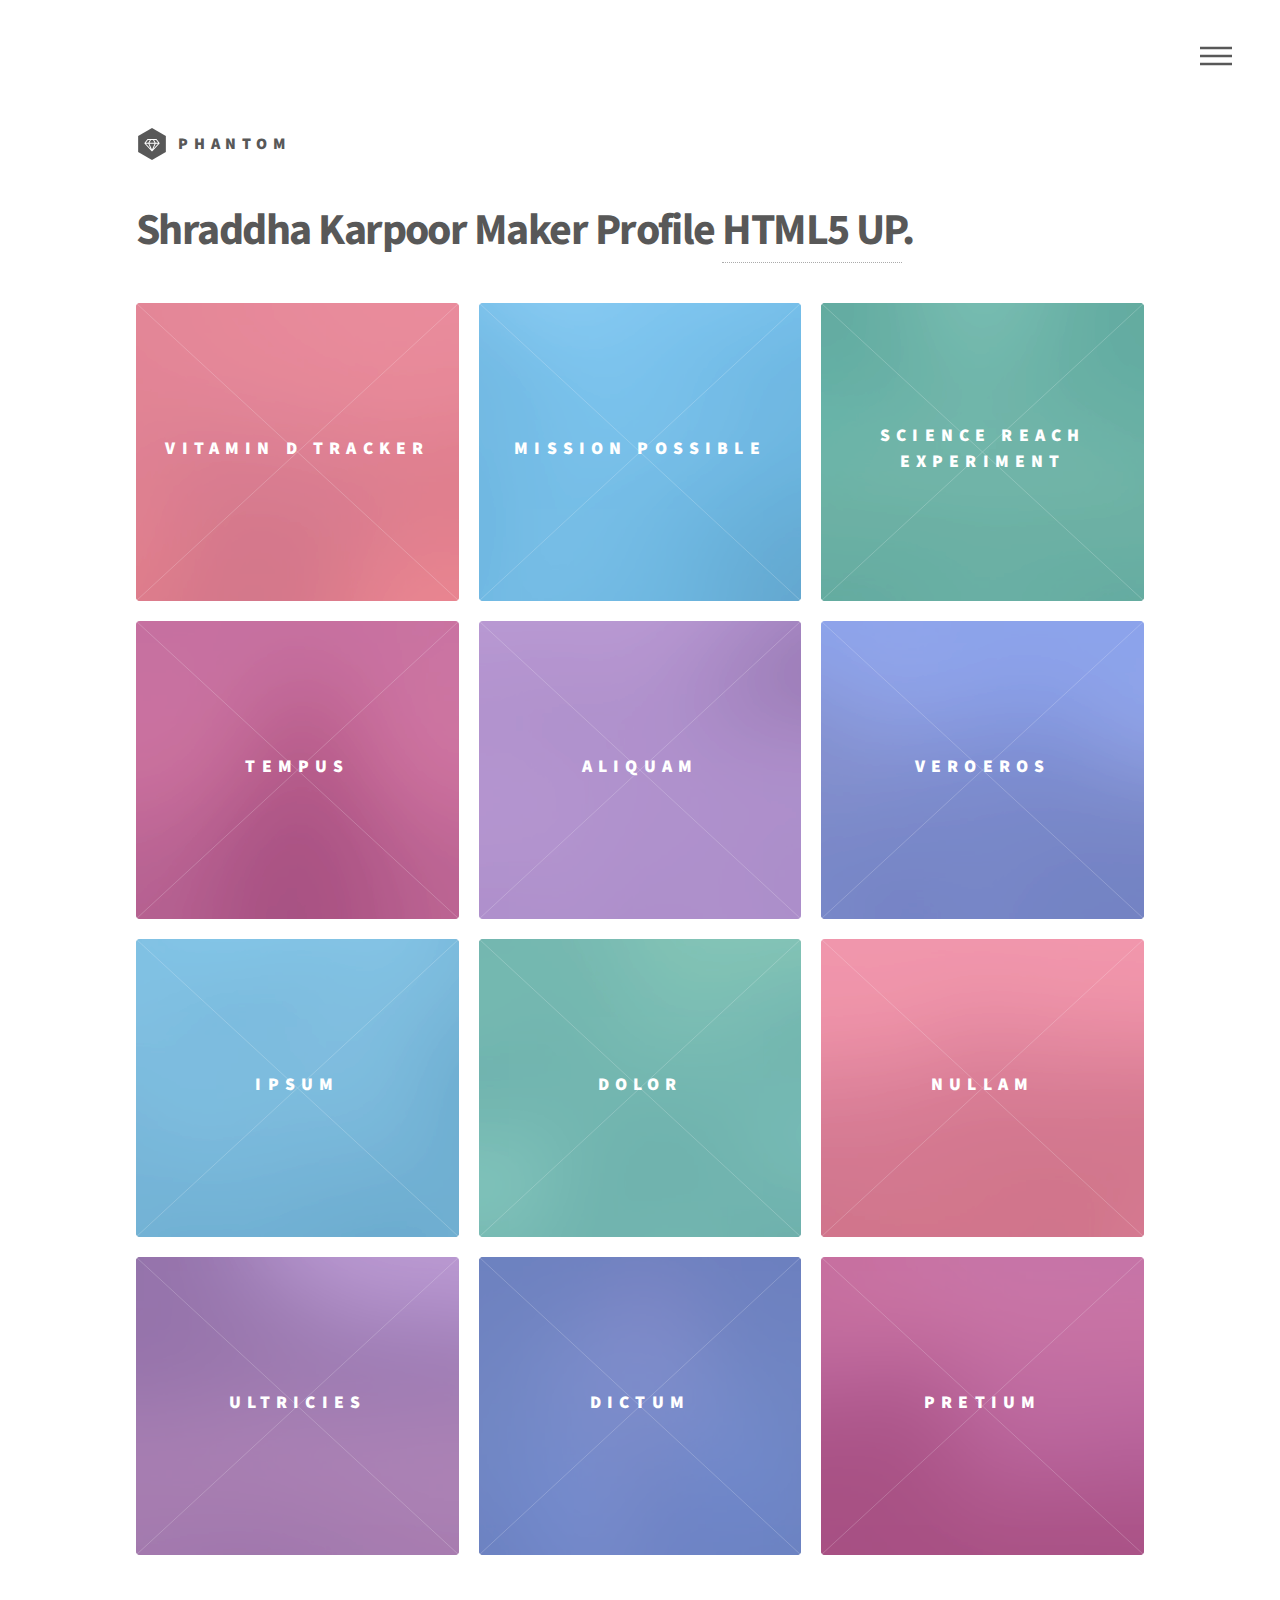
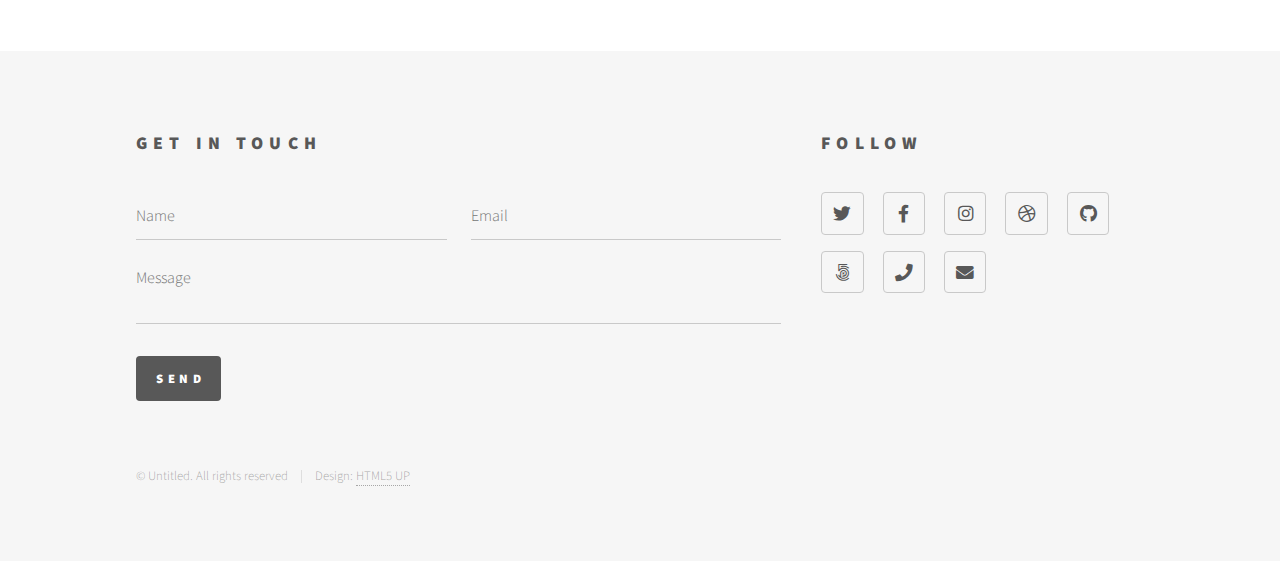
==== index.html @ c3cb5ef4 "first commit" ====
<!DOCTYPE HTML>
<!--
	Phantom by HTML5 UP
	html5up.net | @ajlkn
	Free for personal and commercial use under the CCA 3.0 license (html5up.net/license)
-->
<html>
	<head>
		<title>Phantom by HTML5 UP</title>
		<meta charset="utf-8" />
		<meta name="viewport" content="width=device-width, initial-scale=1, user-scalable=no" />
		<link rel="stylesheet" href="assets/css/main.css" />
		<noscript><link rel="stylesheet" href="assets/css/noscript.css" /></noscript>
	</head>
	<body class="is-preload">
		<!-- Wrapper -->
			<div id="wrapper">

				<!-- Header -->
					<header id="header">
						<div class="inner">

							<!-- Logo -->
								<a href="index.html" class="logo">
									<span class="symbol"><img src="images/logo.svg" alt="" /></span><span class="title">Phantom</span>
								</a>

							<!-- Nav -->
								<nav>
									<ul>
										<li><a href="#menu">Menu</a></li>
									</ul>
								</nav>

						</div>
					</header>

				<!-- Menu -->
					<nav id="menu">
						<h2>Menu</h2>
						<ul>
							<li><a href="index.html">Home</a></li>
							<li><a href="generic.html">Ipsum veroeros</a></li>
							<li><a href="generic.html">Tempus etiam</a></li>
							<li><a href="generic.html">Consequat dolor</a></li>
							<li><a href="elements.html">Elements</a></li>
						</ul>
					</nav>

				<!-- Main -->
					<div id="main">
						<div class="inner">
							<header>
								<h1>Shraddha Karpoor Maker Profile <a href="http://html5up.net">HTML5 UP</a>.</h1>
								<p></p>
							</header>
							<section class="tiles">
								<article class="style1">
									<span class="image">
										<img src="images/pic01.jpg" alt="" />
									</span>
									<a href="vitaminD.html">
										<h2>Vitamin D Tracker</h2>
										<div class="content">
											<p>I built a wearable device to detect Vitamin D absorption.</p>
										</div>
									</a>
								</article>
								<article class="style2">
									<span class="image">
										<img src="images/pic02.jpg" alt="" />
									</span>
									<a href="missionPossible.html">
										<h2>Mission Possible</h2>
										<div class="content">
											<p>I created a rube goldberg machine for a science olympiad competition.</p>
										</div>
									</a>
								</article>
								<article class="style3">
									<span class="image">
										<img src="images/pic03.jpg" alt="" />
									</span>
									<a href="ScienceREACH.html">
										<h2>Science REACH Experiment</h2>
										<div class="content">
											<p>I conducted an experiment to test the effect of different magnetic field strenghts on plants in microgravity.
											</p>
										</div>
									</a>
								</article>
								<article class="style4">
									<span class="image">
										<img src="images/pic04.jpg" alt="" />
									</span>
									<a href="generic.html">
										<h2>Tempus</h2>
										<div class="content">
											<p>Sed nisl arcu euismod sit amet nisi lorem etiam dolor veroeros et feugiat.</p>
										</div>
									</a>
								</article>
								<article class="style5">
									<span class="image">
										<img src="images/pic05.jpg" alt="" />
									</span>
									<a href="generic.html">
										<h2>Aliquam</h2>
										<div class="content">
											<p>Sed nisl arcu euismod sit amet nisi lorem etiam dolor veroeros et feugiat.</p>
										</div>
									</a>
								</article>
								<article class="style6">
									<span class="image">
										<img src="images/pic06.jpg" alt="" />
									</span>
									<a href="generic.html">
										<h2>Veroeros</h2>
										<div class="content">
											<p>Sed nisl arcu euismod sit amet nisi lorem etiam dolor veroeros et feugiat.</p>
										</div>
									</a>
								</article>
								<article class="style2">
									<span class="image">
										<img src="images/pic07.jpg" alt="" />
									</span>
									<a href="generic.html">
										<h2>Ipsum</h2>
										<div class="content">
											<p>Sed nisl arcu euismod sit amet nisi lorem etiam dolor veroeros et feugiat.</p>
										</div>
									</a>
								</article>
								<article class="style3">
									<span class="image">
										<img src="images/pic08.jpg" alt="" />
									</span>
									<a href="generic.html">
										<h2>Dolor</h2>
										<div class="content">
											<p>Sed nisl arcu euismod sit amet nisi lorem etiam dolor veroeros et feugiat.</p>
										</div>
									</a>
								</article>
								<article class="style1">
									<span class="image">
										<img src="images/pic09.jpg" alt="" />
									</span>
									<a href="generic.html">
										<h2>Nullam</h2>
										<div class="content">
											<p>Sed nisl arcu euismod sit amet nisi lorem etiam dolor veroeros et feugiat.</p>
										</div>
									</a>
								</article>
								<article class="style5">
									<span class="image">
										<img src="images/pic10.jpg" alt="" />
									</span>
									<a href="generic.html">
										<h2>Ultricies</h2>
										<div class="content">
											<p>Sed nisl arcu euismod sit amet nisi lorem etiam dolor veroeros et feugiat.</p>
										</div>
									</a>
								</article>
								<article class="style6">
									<span class="image">
										<img src="images/pic11.jpg" alt="" />
									</span>
									<a href="generic.html">
										<h2>Dictum</h2>
										<div class="content">
											<p>Sed nisl arcu euismod sit amet nisi lorem etiam dolor veroeros et feugiat.</p>
										</div>
									</a>
								</article>
								<article class="style4">
									<span class="image">
										<img src="images/pic12.jpg" alt="" />
									</span>
									<a href="generic.html">
										<h2>Pretium</h2>
										<div class="content">
											<p>Sed nisl arcu euismod sit amet nisi lorem etiam dolor veroeros et feugiat.</p>
										</div>
									</a>
								</article>
							</section>
						</div>
					</div>

				<!-- Footer -->
					<footer id="footer">
						<div class="inner">
							<section>
								<h2>Get in touch</h2>
								<form method="post" action="#">
									<div class="fields">
										<div class="field half">
											<input type="text" name="name" id="name" placeholder="Name" />
										</div>
										<div class="field half">
											<input type="email" name="email" id="email" placeholder="Email" />
										</div>
										<div class="field">
											<textarea name="message" id="message" placeholder="Message"></textarea>
										</div>
									</div>
									<ul class="actions">
										<li><input type="submit" value="Send" class="primary" /></li>
									</ul>
								</form>
							</section>
							<section>
								<h2>Follow</h2>
								<ul class="icons">
									<li><a href="#" class="icon brands style2 fa-twitter"><span class="label">Twitter</span></a></li>
									<li><a href="#" class="icon brands style2 fa-facebook-f"><span class="label">Facebook</span></a></li>
									<li><a href="#" class="icon brands style2 fa-instagram"><span class="label">Instagram</span></a></li>
									<li><a href="#" class="icon brands style2 fa-dribbble"><span class="label">Dribbble</span></a></li>
									<li><a href="#" class="icon brands style2 fa-github"><span class="label">GitHub</span></a></li>
									<li><a href="#" class="icon brands style2 fa-500px"><span class="label">500px</span></a></li>
									<li><a href="#" class="icon solid style2 fa-phone"><span class="label">Phone</span></a></li>
									<li><a href="#" class="icon solid style2 fa-envelope"><span class="label">Email</span></a></li>
								</ul>
							</section>
							<ul class="copyright">
								<li>&copy; Untitled. All rights reserved</li><li>Design: <a href="http://html5up.net">HTML5 UP</a></li>
							</ul>
						</div>
					</footer>

			</div>

		<!-- Scripts -->
			<script src="assets/js/jquery.min.js"></script>
			<script src="assets/js/browser.min.js"></script>
			<script src="assets/js/breakpoints.min.js"></script>
			<script src="assets/js/util.js"></script>
			<script src="assets/js/main.js"></script>

	</body>
</html>
---- assets/css/main.css ----
@import url(fontawesome-all.min.css);
@import url("https://fonts.googleapis.com/css?family=Source+Sans+Pro:300,700,900");

/*
	Phantom by HTML5 UP
	html5up.net | @ajlkn
	Free for personal and commercial use under the CCA 3.0 license (html5up.net/license)
*/

html, body, div, span, applet, object,
iframe, h1, h2, h3, h4, h5, h6, p, blockquote,
pre, a, abbr, acronym, address, big, cite,
code, del, dfn, em, img, ins, kbd, q, s, samp,
small, strike, strong, sub, sup, tt, var, b,
u, i, center, dl, dt, dd, ol, ul, li, fieldset,
form, label, legend, table, caption, tbody,
tfoot, thead, tr, th, td, article, aside,
canvas, details, embed, figure, figcaption,
footer, header, hgroup, menu, nav, output, ruby,
section, summary, time, mark, audio, video {
	margin: 0;
	padding: 0;
	border: 0;
	font-size: 100%;
	font: inherit;
	vertical-align: baseline;}

article, aside, details, figcaption, figure,
footer, header, hgroup, menu, nav, section {
	display: block;}

body {
	line-height: 1;
}

ol, ul {
	list-style: none;
}

blockquote, q {
	quotes: none;
}

	blockquote:before, blockquote:after, q:before, q:after {
		content: '';
		content: none;
	}

table {
	border-collapse: collapse;
	border-spacing: 0;
}

body {
	-webkit-text-size-adjust: none;
}

mark {
	background-color: transparent;
	color: inherit;
}

input::-moz-focus-inner {
	border: 0;
	padding: 0;
}

input, select, textarea {
	-moz-appearance: none;
	-webkit-appearance: none;
	-ms-appearance: none;
	appearance: none;
}

/* Basic */

	@-ms-viewport {
		width: device-width;
	}

	body {
		-ms-overflow-style: scrollbar;
	}

	@media screen and (max-width: 480px) {

		html, body {
			min-width: 320px;
		}

	}

	html {
		box-sizing: border-box;
	}

	*, *:before, *:after {
		box-sizing: inherit;
	}

	body {
		background: #ffffff;
	}

		body.is-preload *, body.is-preload *:before, body.is-preload *:after {
			-moz-animation: none !important;
			-webkit-animation: none !important;
			-ms-animation: none !important;
			animation: none !important;
			-moz-transition: none !important;
			-webkit-transition: none !important;
			-ms-transition: none !important;
			transition: none !important;
		}

/* Type */

	body, input, select, textarea {
		color: #585858;
		font-family: "Source Sans Pro", Helvetica, sans-serif;
		font-size: 16pt;
		font-weight: 300;
		line-height: 1.75;
	}

		@media screen and (max-width: 1680px) {

			body, input, select, textarea {
				font-size: 14pt;
			}

		}

		@media screen and (max-width: 1280px) {

			body, input, select, textarea {
				font-size: 12pt;
			}

		}

	a {
		-moz-transition: border-bottom-color 0.2s ease, color 0.2s ease;
		-webkit-transition: border-bottom-color 0.2s ease, color 0.2s ease;
		-ms-transition: border-bottom-color 0.2s ease, color 0.2s ease;
		transition: border-bottom-color 0.2s ease, color 0.2s ease;
		text-decoration: none;
		color: #585858;
		border-bottom: dotted 1px rgba(88, 88, 88, 0.5);
	}

		a:hover {
			border-bottom-color: transparent;
			color: #f2849e !important;
		}

	strong, b {
		font-weight: 900;
	}

	em, i {
		font-style: italic;
	}

	p {
		margin: 0 0 2em 0;
	}

	h1 {
		font-size: 2.75em;
		font-weight: 700;
		line-height: 1.3;
		margin: 0 0 1em 0;
		letter-spacing: -0.035em;
	}

		h1 a {
			color: inherit;
		}

		@media screen and (max-width: 736px) {

			h1 {
				font-size: 2em;
				margin: 0 0 1em 0;
			}

		}

		@media screen and (max-width: 360px) {

			h1 {
				font-size: 1.75em;
			}

		}

	h2, h3, h4, h5, h6 {
		font-weight: 900;
		line-height: 1.5;
		margin: 0 0 2em 0;
		text-transform: uppercase;
		letter-spacing: 0.35em;
	}

		h2 a, h3 a, h4 a, h5 a, h6 a {
			color: inherit;
		}

	h2 {
		font-size: 1.1em;
	}

	h3 {
		font-size: 1em;
	}

	h4 {
		font-size: 0.8em;
	}

	h5 {
		font-size: 0.8em;
	}

	h6 {
		font-size: 0.8em;
	}

	@media screen and (max-width: 980px) {

		h1 br, h2 br, h3 br, h4 br, h5 br, h6 br {
			display: none;
		}

	}

	@media screen and (max-width: 736px) {

		h2 {
			font-size: 1em;
		}

		h3 {
			font-size: 0.8em;
		}

	}

	sub {
		font-size: 0.8em;
		position: relative;
		top: 0.5em;
	}

	sup {
		font-size: 0.8em;
		position: relative;
		top: -0.5em;
	}

	blockquote {
		border-left: solid 4px #c9c9c9;
		font-style: italic;
		margin: 0 0 2em 0;
		padding: 0.5em 0 0.5em 2em;
	}

	code {
		background: rgba(144, 144, 144, 0.075);
		border-radius: 4px;
		border: solid 1px #c9c9c9;
		font-family: "Courier New", monospace;
		font-size: 0.9em;
		margin: 0 0.25em;
		padding: 0.25em 0.65em;
	}

	pre {
		-webkit-overflow-scrolling: touch;
		font-family: "Courier New", monospace;
		font-size: 0.9em;
		margin: 0 0 2em 0;
	}

		pre code {
			display: block;
			line-height: 1.75;
			padding: 1em 1.5em;
			overflow-x: auto;
		}

	hr {
		border: 0;
		border-bottom: solid 1px #c9c9c9;
		margin: 2em 0;
	}

		hr.major {
			margin: 3em 0;
		}

	.align-left {
		text-align: left;
	}

	.align-center {
		text-align: center;
	}

	.align-right {
		text-align: right;
	}

/* Row */

	.row {
		display: flex;
		flex-wrap: wrap;
		box-sizing: border-box;
		align-items: stretch;
	}

		.row > * {
			box-sizing: border-box;
		}

		.row.gtr-uniform > * > :last-child {
			margin-bottom: 0;
		}

		.row.aln-left {
			justify-content: flex-start;
		}

		.row.aln-center {
			justify-content: center;
		}

		.row.aln-right {
			justify-content: flex-end;
		}

		.row.aln-top {
			align-items: flex-start;
		}

		.row.aln-middle {
			align-items: center;
		}

		.row.aln-bottom {
			align-items: flex-end;
		}

		.row > .imp {
			order: -1;
		}

		.row > .col-1 {
			width: 8.33333%;
		}

		.row > .off-1 {
			margin-left: 8.33333%;
		}

		.row > .col-2 {
			width: 16.66667%;
		}

		.row > .off-2 {
			margin-left: 16.66667%;
		}

		.row > .col-3 {
			width: 25%;
		}

		.row > .off-3 {
			margin-left: 25%;
		}

		.row > .col-4 {
			width: 33.33333%;
		}

		.row > .off-4 {
			margin-left: 33.33333%;
		}

		.row > .col-5 {
			width: 41.66667%;
		}

		.row > .off-5 {
			margin-left: 41.66667%;
		}

		.row > .col-6 {
			width: 50%;
		}

		.row > .off-6 {
			margin-left: 50%;
		}

		.row > .col-7 {
			width: 58.33333%;
		}

		.row > .off-7 {
			margin-left: 58.33333%;
		}

		.row > .col-8 {
			width: 66.66667%;
		}

		.row > .off-8 {
			margin-left: 66.66667%;
		}

		.row > .col-9 {
			width: 75%;
		}

		.row > .off-9 {
			margin-left: 75%;
		}

		.row > .col-10 {
			width: 83.33333%;
		}

		.row > .off-10 {
			margin-left: 83.33333%;
		}

		.row > .col-11 {
			width: 91.66667%;
		}

		.row > .off-11 {
			margin-left: 91.66667%;
		}

		.row > .col-12 {
			width: 100%;
		}

		.row > .off-12 {
			margin-left: 100%;
		}

		.row.gtr-0 {
			margin-top: 0;
			margin-left: 0em;
		}

			.row.gtr-0 > * {
				padding: 0 0 0 0em;
			}

			.row.gtr-0.gtr-uniform {
				margin-top: 0em;
			}

				.row.gtr-0.gtr-uniform > * {
					padding-top: 0em;
				}

		.row.gtr-25 {
			margin-top: 0;
			margin-left: -0.5em;
		}

			.row.gtr-25 > * {
				padding: 0 0 0 0.5em;
			}

			.row.gtr-25.gtr-uniform {
				margin-top: -0.5em;
			}

				.row.gtr-25.gtr-uniform > * {
					padding-top: 0.5em;
				}

		.row.gtr-50 {
			margin-top: 0;
			margin-left: -1em;
		}

			.row.gtr-50 > * {
				padding: 0 0 0 1em;
			}

			.row.gtr-50.gtr-uniform {
				margin-top: -1em;
			}

				.row.gtr-50.gtr-uniform > * {
					padding-top: 1em;
				}

		.row {
			margin-top: 0;
			margin-left: -2em;
		}

			.row > * {
				padding: 0 0 0 2em;
			}

			.row.gtr-uniform {
				margin-top: -2em;
			}

				.row.gtr-uniform > * {
					padding-top: 2em;
				}

		.row.gtr-150 {
			margin-top: 0;
			margin-left: -3em;
		}

			.row.gtr-150 > * {
				padding: 0 0 0 3em;
			}

			.row.gtr-150.gtr-uniform {
				margin-top: -3em;
			}

				.row.gtr-150.gtr-uniform > * {
					padding-top: 3em;
				}

		.row.gtr-200 {
			margin-top: 0;
			margin-left: -4em;
		}

			.row.gtr-200 > * {
				padding: 0 0 0 4em;
			}

			.row.gtr-200.gtr-uniform {
				margin-top: -4em;
			}

				.row.gtr-200.gtr-uniform > * {
					padding-top: 4em;
				}

		@media screen and (max-width: 1680px) {

			.row {
				display: flex;
				flex-wrap: wrap;
				box-sizing: border-box;
				align-items: stretch;
			}

				.row > * {
					box-sizing: border-box;
				}

				.row.gtr-uniform > * > :last-child {
					margin-bottom: 0;
				}

				.row.aln-left {
					justify-content: flex-start;
				}

				.row.aln-center {
					justify-content: center;
				}

				.row.aln-right {
					justify-content: flex-end;
				}

				.row.aln-top {
					align-items: flex-start;
				}

				.row.aln-middle {
					align-items: center;
				}

				.row.aln-bottom {
					align-items: flex-end;
				}

				.row > .imp-xlarge {
					order: -1;
				}

				.row > .col-1-xlarge {
					width: 8.33333%;
				}

				.row > .off-1-xlarge {
					margin-left: 8.33333%;
				}

				.row > .col-2-xlarge {
					width: 16.66667%;
				}

				.row > .off-2-xlarge {
					margin-left: 16.66667%;
				}

				.row > .col-3-xlarge {
					width: 25%;
				}

				.row > .off-3-xlarge {
					margin-left: 25%;
				}

				.row > .col-4-xlarge {
					width: 33.33333%;
				}

				.row > .off-4-xlarge {
					margin-left: 33.33333%;
				}

				.row > .col-5-xlarge {
					width: 41.66667%;
				}

				.row > .off-5-xlarge {
					margin-left: 41.66667%;
				}

				.row > .col-6-xlarge {
					width: 50%;
				}

				.row > .off-6-xlarge {
					margin-left: 50%;
				}

				.row > .col-7-xlarge {
					width: 58.33333%;
				}

				.row > .off-7-xlarge {
					margin-left: 58.33333%;
				}

				.row > .col-8-xlarge {
					width: 66.66667%;
				}

				.row > .off-8-xlarge {
					margin-left: 66.66667%;
				}

				.row > .col-9-xlarge {
					width: 75%;
				}

				.row > .off-9-xlarge {
					margin-left: 75%;
				}

				.row > .col-10-xlarge {
					width: 83.33333%;
				}

				.row > .off-10-xlarge {
					margin-left: 83.33333%;
				}

				.row > .col-11-xlarge {
					width: 91.66667%;
				}

				.row > .off-11-xlarge {
					margin-left: 91.66667%;
				}

				.row > .col-12-xlarge {
					width: 100%;
				}

				.row > .off-12-xlarge {
					margin-left: 100%;
				}

				.row.gtr-0 {
					margin-top: 0;
					margin-left: 0em;
				}

					.row.gtr-0 > * {
						padding: 0 0 0 0em;
					}

					.row.gtr-0.gtr-uniform {
						margin-top: 0em;
					}

						.row.gtr-0.gtr-uniform > * {
							padding-top: 0em;
						}

				.row.gtr-25 {
					margin-top: 0;
					margin-left: -0.5em;
				}

					.row.gtr-25 > * {
						padding: 0 0 0 0.5em;
					}

					.row.gtr-25.gtr-uniform {
						margin-top: -0.5em;
					}

						.row.gtr-25.gtr-uniform > * {
							padding-top: 0.5em;
						}

				.row.gtr-50 {
					margin-top: 0;
					margin-left: -1em;
				}

					.row.gtr-50 > * {
						padding: 0 0 0 1em;
					}

					.row.gtr-50.gtr-uniform {
						margin-top: -1em;
					}

						.row.gtr-50.gtr-uniform > * {
							padding-top: 1em;
						}

				.row {
					margin-top: 0;
					margin-left: -2em;
				}

					.row > * {
						padding: 0 0 0 2em;
					}

					.row.gtr-uniform {
						margin-top: -2em;
					}

						.row.gtr-uniform > * {
							padding-top: 2em;
						}

				.row.gtr-150 {
					margin-top: 0;
					margin-left: -3em;
				}

					.row.gtr-150 > * {
						padding: 0 0 0 3em;
					}

					.row.gtr-150.gtr-uniform {
						margin-top: -3em;
					}

						.row.gtr-150.gtr-uniform > * {
							padding-top: 3em;
						}

				.row.gtr-200 {
					margin-top: 0;
					margin-left: -4em;
				}

					.row.gtr-200 > * {
						padding: 0 0 0 4em;
					}

					.row.gtr-200.gtr-uniform {
						margin-top: -4em;
					}

						.row.gtr-200.gtr-uniform > * {
							padding-top: 4em;
						}

		}

		@media screen and (max-width: 1280px) {

			.row {
				display: flex;
				flex-wrap: wrap;
				box-sizing: border-box;
				align-items: stretch;
			}

				.row > * {
					box-sizing: border-box;
				}

				.row.gtr-uniform > * > :last-child {
					margin-bottom: 0;
				}

				.row.aln-left {
					justify-content: flex-start;
				}

				.row.aln-center {
					justify-content: center;
				}

				.row.aln-right {
					justify-content: flex-end;
				}

				.row.aln-top {
					align-items: flex-start;
				}

				.row.aln-middle {
					align-items: center;
				}

				.row.aln-bottom {
					align-items: flex-end;
				}

				.row > .imp-large {
					order: -1;
				}

				.row > .col-1-large {
					width: 8.33333%;
				}

				.row > .off-1-large {
					margin-left: 8.33333%;
				}

				.row > .col-2-large {
					width: 16.66667%;
				}

				.row > .off-2-large {
					margin-left: 16.66667%;
				}

				.row > .col-3-large {
					width: 25%;
				}

				.row > .off-3-large {
					margin-left: 25%;
				}

				.row > .col-4-large {
					width: 33.33333%;
				}

				.row > .off-4-large {
					margin-left: 33.33333%;
				}

				.row > .col-5-large {
					width: 41.66667%;
				}

				.row > .off-5-large {
					margin-left: 41.66667%;
				}

				.row > .col-6-large {
					width: 50%;
				}

				.row > .off-6-large {
					margin-left: 50%;
				}

				.row > .col-7-large {
					width: 58.33333%;
				}

				.row > .off-7-large {
					margin-left: 58.33333%;
				}

				.row > .col-8-large {
					width: 66.66667%;
				}

				.row > .off-8-large {
					margin-left: 66.66667%;
				}

				.row > .col-9-large {
					width: 75%;
				}

				.row > .off-9-large {
					margin-left: 75%;
				}

				.row > .col-10-large {
					width: 83.33333%;
				}

				.row > .off-10-large {
					margin-left: 83.33333%;
				}

				.row > .col-11-large {
					width: 91.66667%;
				}

				.row > .off-11-large {
					margin-left: 91.66667%;
				}

				.row > .col-12-large {
					width: 100%;
				}

				.row > .off-12-large {
					margin-left: 100%;
				}

				.row.gtr-0 {
					margin-top: 0;
					margin-left: 0em;
				}

					.row.gtr-0 > * {
						padding: 0 0 0 0em;
					}

					.row.gtr-0.gtr-uniform {
						margin-top: 0em;
					}

						.row.gtr-0.gtr-uniform > * {
							padding-top: 0em;
						}

				.row.gtr-25 {
					margin-top: 0;
					margin-left: -0.5em;
				}

					.row.gtr-25 > * {
						padding: 0 0 0 0.5em;
					}

					.row.gtr-25.gtr-uniform {
						margin-top: -0.5em;
					}

						.row.gtr-25.gtr-uniform > * {
							padding-top: 0.5em;
						}

				.row.gtr-50 {
					margin-top: 0;
					margin-left: -1em;
				}

					.row.gtr-50 > * {
						padding: 0 0 0 1em;
					}

					.row.gtr-50.gtr-uniform {
						margin-top: -1em;
					}

						.row.gtr-50.gtr-uniform > * {
							padding-top: 1em;
						}

				.row {
					margin-top: 0;
					margin-left: -2em;
				}

					.row > * {
						padding: 0 0 0 2em;
					}

					.row.gtr-uniform {
						margin-top: -2em;
					}

						.row.gtr-uniform > * {
							padding-top: 2em;
						}

				.row.gtr-150 {
					margin-top: 0;
					margin-left: -3em;
				}

					.row.gtr-150 > * {
						padding: 0 0 0 3em;
					}

					.row.gtr-150.gtr-uniform {
						margin-top: -3em;
					}

						.row.gtr-150.gtr-uniform > * {
							padding-top: 3em;
						}

				.row.gtr-200 {
					margin-top: 0;
					margin-left: -4em;
				}

					.row.gtr-200 > * {
						padding: 0 0 0 4em;
					}

					.row.gtr-200.gtr-uniform {
						margin-top: -4em;
					}

						.row.gtr-200.gtr-uniform > * {
							padding-top: 4em;
						}

		}

		@media screen and (max-width: 980px) {

			.row {
				display: flex;
				flex-wrap: wrap;
				box-sizing: border-box;
				align-items: stretch;
			}

				.row > * {
					box-sizing: border-box;
				}

				.row.gtr-uniform > * > :last-child {
					margin-bottom: 0;
				}

				.row.aln-left {
					justify-content: flex-start;
				}

				.row.aln-center {
					justify-content: center;
				}

				.row.aln-right {
					justify-content: flex-end;
				}

				.row.aln-top {
					align-items: flex-start;
				}

				.row.aln-middle {
					align-items: center;
				}

				.row.aln-bottom {
					align-items: flex-end;
				}

				.row > .imp-medium {
					order: -1;
				}

				.row > .col-1-medium {
					width: 8.33333%;
				}

				.row > .off-1-medium {
					margin-left: 8.33333%;
				}

				.row > .col-2-medium {
					width: 16.66667%;
				}

				.row > .off-2-medium {
					margin-left: 16.66667%;
				}

				.row > .col-3-medium {
					width: 25%;
				}

				.row > .off-3-medium {
					margin-left: 25%;
				}

				.row > .col-4-medium {
					width: 33.33333%;
				}

				.row > .off-4-medium {
					margin-left: 33.33333%;
				}

				.row > .col-5-medium {
					width: 41.66667%;
				}

				.row > .off-5-medium {
					margin-left: 41.66667%;
				}

				.row > .col-6-medium {
					width: 50%;
				}

				.row > .off-6-medium {
					margin-left: 50%;
				}

				.row > .col-7-medium {
					width: 58.33333%;
				}

				.row > .off-7-medium {
					margin-left: 58.33333%;
				}

				.row > .col-8-medium {
					width: 66.66667%;
				}

				.row > .off-8-medium {
					margin-left: 66.66667%;
				}

				.row > .col-9-medium {
					width: 75%;
				}

				.row > .off-9-medium {
					margin-left: 75%;
				}

				.row > .col-10-medium {
					width: 83.33333%;
				}

				.row > .off-10-medium {
					margin-left: 83.33333%;
				}

				.row > .col-11-medium {
					width: 91.66667%;
				}

				.row > .off-11-medium {
					margin-left: 91.66667%;
				}

				.row > .col-12-medium {
					width: 100%;
				}

				.row > .off-12-medium {
					margin-left: 100%;
				}

				.row.gtr-0 {
					margin-top: 0;
					margin-left: 0em;
				}

					.row.gtr-0 > * {
						padding: 0 0 0 0em;
					}

					.row.gtr-0.gtr-uniform {
						margin-top: 0em;
					}

						.row.gtr-0.gtr-uniform > * {
							padding-top: 0em;
						}

				.row.gtr-25 {
					margin-top: 0;
					margin-left: -0.375em;
				}

					.row.gtr-25 > * {
						padding: 0 0 0 0.375em;
					}

					.row.gtr-25.gtr-uniform {
						margin-top: -0.375em;
					}

						.row.gtr-25.gtr-uniform > * {
							padding-top: 0.375em;
						}

				.row.gtr-50 {
					margin-top: 0;
					margin-left: -0.75em;
				}

					.row.gtr-50 > * {
						padding: 0 0 0 0.75em;
					}

					.row.gtr-50.gtr-uniform {
						margin-top: -0.75em;
					}

						.row.gtr-50.gtr-uniform > * {
							padding-top: 0.75em;
						}

				.row {
					margin-top: 0;
					margin-left: -1.5em;
				}

					.row > * {
						padding: 0 0 0 1.5em;
					}

					.row.gtr-uniform {
						margin-top: -1.5em;
					}

						.row.gtr-uniform > * {
							padding-top: 1.5em;
						}

				.row.gtr-150 {
					margin-top: 0;
					margin-left: -2.25em;
				}

					.row.gtr-150 > * {
						padding: 0 0 0 2.25em;
					}

					.row.gtr-150.gtr-uniform {
						margin-top: -2.25em;
					}

						.row.gtr-150.gtr-uniform > * {
							padding-top: 2.25em;
						}

				.row.gtr-200 {
					margin-top: 0;
					margin-left: -3em;
				}

					.row.gtr-200 > * {
						padding: 0 0 0 3em;
					}

					.row.gtr-200.gtr-uniform {
						margin-top: -3em;
					}

						.row.gtr-200.gtr-uniform > * {
							padding-top: 3em;
						}

		}

		@media screen and (max-width: 736px) {

			.row {
				display: flex;
				flex-wrap: wrap;
				box-sizing: border-box;
				align-items: stretch;
			}

				.row > * {
					box-sizing: border-box;
				}

				.row.gtr-uniform > * > :last-child {
					margin-bottom: 0;
				}

				.row.aln-left {
					justify-content: flex-start;
				}

				.row.aln-center {
					justify-content: center;
				}

				.row.aln-right {
					justify-content: flex-end;
				}

				.row.aln-top {
					align-items: flex-start;
				}

				.row.aln-middle {
					align-items: center;
				}

				.row.aln-bottom {
					align-items: flex-end;
				}

				.row > .imp-small {
					order: -1;
				}

				.row > .col-1-small {
					width: 8.33333%;
				}

				.row > .off-1-small {
					margin-left: 8.33333%;
				}

				.row > .col-2-small {
					width: 16.66667%;
				}

				.row > .off-2-small {
					margin-left: 16.66667%;
				}

				.row > .col-3-small {
					width: 25%;
				}

				.row > .off-3-small {
					margin-left: 25%;
				}

				.row > .col-4-small {
					width: 33.33333%;
				}

				.row > .off-4-small {
					margin-left: 33.33333%;
				}

				.row > .col-5-small {
					width: 41.66667%;
				}

				.row > .off-5-small {
					margin-left: 41.66667%;
				}

				.row > .col-6-small {
					width: 50%;
				}

				.row > .off-6-small {
					margin-left: 50%;
				}

				.row > .col-7-small {
					width: 58.33333%;
				}

				.row > .off-7-small {
					margin-left: 58.33333%;
				}

				.row > .col-8-small {
					width: 66.66667%;
				}

				.row > .off-8-small {
					margin-left: 66.66667%;
				}

				.row > .col-9-small {
					width: 75%;
				}

				.row > .off-9-small {
					margin-left: 75%;
				}

				.row > .col-10-small {
					width: 83.33333%;
				}

				.row > .off-10-small {
					margin-left: 83.33333%;
				}

				.row > .col-11-small {
					width: 91.66667%;
				}

				.row > .off-11-small {
					margin-left: 91.66667%;
				}

				.row > .col-12-small {
					width: 100%;
				}

				.row > .off-12-small {
					margin-left: 100%;
				}

				.row.gtr-0 {
					margin-top: 0;
					margin-left: 0em;
				}

					.row.gtr-0 > * {
						padding: 0 0 0 0em;
					}

					.row.gtr-0.gtr-uniform {
						margin-top: 0em;
					}

						.row.gtr-0.gtr-uniform > * {
							padding-top: 0em;
						}

				.row.gtr-25 {
					margin-top: 0;
					margin-left: -0.25em;
				}

					.row.gtr-25 > * {
						padding: 0 0 0 0.25em;
					}

					.row.gtr-25.gtr-uniform {
						margin-top: -0.25em;
					}

						.row.gtr-25.gtr-uniform > * {
							padding-top: 0.25em;
						}

				.row.gtr-50 {
					margin-top: 0;
					margin-left: -0.5em;
				}

					.row.gtr-50 > * {
						padding: 0 0 0 0.5em;
					}

					.row.gtr-50.gtr-uniform {
						margin-top: -0.5em;
					}

						.row.gtr-50.gtr-uniform > * {
							padding-top: 0.5em;
						}

				.row {
					margin-top: 0;
					margin-left: -1em;
				}

					.row > * {
						padding: 0 0 0 1em;
					}

					.row.gtr-uniform {
						margin-top: -1em;
					}

						.row.gtr-uniform > * {
							padding-top: 1em;
						}

				.row.gtr-150 {
					margin-top: 0;
					margin-left: -1.5em;
				}

					.row.gtr-150 > * {
						padding: 0 0 0 1.5em;
					}

					.row.gtr-150.gtr-uniform {
						margin-top: -1.5em;
					}

						.row.gtr-150.gtr-uniform > * {
							padding-top: 1.5em;
						}

				.row.gtr-200 {
					margin-top: 0;
					margin-left: -2em;
				}

					.row.gtr-200 > * {
						padding: 0 0 0 2em;
					}

					.row.gtr-200.gtr-uniform {
						margin-top: -2em;
					}

						.row.gtr-200.gtr-uniform > * {
							padding-top: 2em;
						}

		}

		@media screen and (max-width: 480px) {

			.row {
				display: flex;
				flex-wrap: wrap;
				box-sizing: border-box;
				align-items: stretch;
			}

				.row > * {
					box-sizing: border-box;
				}

				.row.gtr-uniform > * > :last-child {
					margin-bottom: 0;
				}

				.row.aln-left {
					justify-content: flex-start;
				}

				.row.aln-center {
					justify-content: center;
				}

				.row.aln-right {
					justify-content: flex-end;
				}

				.row.aln-top {
					align-items: flex-start;
				}

				.row.aln-middle {
					align-items: center;
				}

				.row.aln-bottom {
					align-items: flex-end;
				}

				.row > .imp-xsmall {
					order: -1;
				}

				.row > .col-1-xsmall {
					width: 8.33333%;
				}

				.row > .off-1-xsmall {
					margin-left: 8.33333%;
				}

				.row > .col-2-xsmall {
					width: 16.66667%;
				}

				.row > .off-2-xsmall {
					margin-left: 16.66667%;
				}

				.row > .col-3-xsmall {
					width: 25%;
				}

				.row > .off-3-xsmall {
					margin-left: 25%;
				}

				.row > .col-4-xsmall {
					width: 33.33333%;
				}

				.row > .off-4-xsmall {
					margin-left: 33.33333%;
				}

				.row > .col-5-xsmall {
					width: 41.66667%;
				}

				.row > .off-5-xsmall {
					margin-left: 41.66667%;
				}

				.row > .col-6-xsmall {
					width: 50%;
				}

				.row > .off-6-xsmall {
					margin-left: 50%;
				}

				.row > .col-7-xsmall {
					width: 58.33333%;
				}

				.row > .off-7-xsmall {
					margin-left: 58.33333%;
				}

				.row > .col-8-xsmall {
					width: 66.66667%;
				}

				.row > .off-8-xsmall {
					margin-left: 66.66667%;
				}

				.row > .col-9-xsmall {
					width: 75%;
				}

				.row > .off-9-xsmall {
					margin-left: 75%;
				}

				.row > .col-10-xsmall {
					width: 83.33333%;
				}

				.row > .off-10-xsmall {
					margin-left: 83.33333%;
				}

				.row > .col-11-xsmall {
					width: 91.66667%;
				}

				.row > .off-11-xsmall {
					margin-left: 91.66667%;
				}

				.row > .col-12-xsmall {
					width: 100%;
				}

				.row > .off-12-xsmall {
					margin-left: 100%;
				}

				.row.gtr-0 {
					margin-top: 0;
					margin-left: 0em;
				}

					.row.gtr-0 > * {
						padding: 0 0 0 0em;
					}

					.row.gtr-0.gtr-uniform {
						margin-top: 0em;
					}

						.row.gtr-0.gtr-uniform > * {
							padding-top: 0em;
						}

				.row.gtr-25 {
					margin-top: 0;
					margin-left: -0.25em;
				}

					.row.gtr-25 > * {
						padding: 0 0 0 0.25em;
					}

					.row.gtr-25.gtr-uniform {
						margin-top: -0.25em;
					}

						.row.gtr-25.gtr-uniform > * {
							padding-top: 0.25em;
						}

				.row.gtr-50 {
					margin-top: 0;
					margin-left: -0.5em;
				}

					.row.gtr-50 > * {
						padding: 0 0 0 0.5em;
					}

					.row.gtr-50.gtr-uniform {
						margin-top: -0.5em;
					}

						.row.gtr-50.gtr-uniform > * {
							padding-top: 0.5em;
						}

				.row {
					margin-top: 0;
					margin-left: -1em;
				}

					.row > * {
						padding: 0 0 0 1em;
					}

					.row.gtr-uniform {
						margin-top: -1em;
					}

						.row.gtr-uniform > * {
							padding-top: 1em;
						}

				.row.gtr-150 {
					margin-top: 0;
					margin-left: -1.5em;
				}

					.row.gtr-150 > * {
						padding: 0 0 0 1.5em;
					}

					.row.gtr-150.gtr-uniform {
						margin-top: -1.5em;
					}

						.row.gtr-150.gtr-uniform > * {
							padding-top: 1.5em;
						}

				.row.gtr-200 {
					margin-top: 0;
					margin-left: -2em;
				}

					.row.gtr-200 > * {
						padding: 0 0 0 2em;
					}

					.row.gtr-200.gtr-uniform {
						margin-top: -2em;
					}

						.row.gtr-200.gtr-uniform > * {
							padding-top: 2em;
						}

		}

/* Section/Article */

	section.special, article.special {
		text-align: center;
	}

	header p {
		margin-top: -1em;
	}

	@media screen and (max-width: 736px) {

		header p {
			margin-top: 0;
		}

	}

/* Icon */

	.icon {
		text-decoration: none;
		border-bottom: none;
		position: relative;
	}

		.icon:before {
			-moz-osx-font-smoothing: grayscale;
			-webkit-font-smoothing: antialiased;
			display: inline-block;
			font-style: normal;
			font-variant: normal;
			text-rendering: auto;
			line-height: 1;
			text-transform: none !important;
			font-family: 'Font Awesome 5 Free';
			font-weight: 400;
		}

		.icon > .label {
			display: none;
		}

		.icon:before {
			line-height: inherit;
		}

		.icon.solid:before {
			font-weight: 900;
		}

		.icon.brands:before {
			font-family: 'Font Awesome 5 Brands';
		}

		.icon.style2 {
			-moz-transition: background-color 0.2s ease-in-out, color 0.2s ease-in-out, border-color 0.2s ease-in-out;
			-webkit-transition: background-color 0.2s ease-in-out, color 0.2s ease-in-out, border-color 0.2s ease-in-out;
			-ms-transition: background-color 0.2s ease-in-out, color 0.2s ease-in-out, border-color 0.2s ease-in-out;
			transition: background-color 0.2s ease-in-out, color 0.2s ease-in-out, border-color 0.2s ease-in-out;
			background-color: transparent;
			border: solid 1px #c9c9c9;
			border-radius: 4px;
			width: 2.65em;
			height: 2.65em;
			display: inline-block;
			text-align: center;
			line-height: 2.65em;
			color: inherit;
		}

			.icon.style2:before {
				font-size: 1.1em;
			}

			.icon.style2:hover {
				color: #f2849e;
				border-color: #f2849e;
			}

			.icon.style2:active {
				background-color: rgba(242, 132, 158, 0.1);
			}

/* List */

	ol {
		list-style: decimal;
		margin: 0 0 2em 0;
		padding-left: 1.25em;
	}

		ol li {
			padding-left: 0.25em;
		}

	ul {
		list-style: disc;
		margin: 0 0 2em 0;
		padding-left: 1em;
	}

		ul li {
			padding-left: 0.5em;
		}

		ul.alt {
			list-style: none;
			padding-left: 0;
		}

			ul.alt li {
				border-top: solid 1px #c9c9c9;
				padding: 0.5em 0;
			}

				ul.alt li:first-child {
					border-top: 0;
					padding-top: 0;
				}

	dl {
		margin: 0 0 2em 0;
	}

		dl dt {
			display: block;
			font-weight: 900;
			margin: 0 0 1em 0;
		}

		dl dd {
			margin-left: 2em;
		}

/* Actions */

	ul.actions {
		display: -moz-flex;
		display: -webkit-flex;
		display: -ms-flex;
		display: flex;
		cursor: default;
		list-style: none;
		margin-left: -1em;
		padding-left: 0;
	}

		ul.actions li {
			padding: 0 0 0 1em;
			vertical-align: middle;
		}

		ul.actions.special {
			-moz-justify-content: center;
			-webkit-justify-content: center;
			-ms-justify-content: center;
			justify-content: center;
			width: 100%;
			margin-left: 0;
		}

			ul.actions.special li:first-child {
				padding-left: 0;
			}

		ul.actions.stacked {
			-moz-flex-direction: column;
			-webkit-flex-direction: column;
			-ms-flex-direction: column;
			flex-direction: column;
			margin-left: 0;
		}

			ul.actions.stacked li {
				padding: 1.3em 0 0 0;
			}

				ul.actions.stacked li:first-child {
					padding-top: 0;
				}

		ul.actions.fit {
			width: calc(100% + 1em);
		}

			ul.actions.fit li {
				-moz-flex-grow: 1;
				-webkit-flex-grow: 1;
				-ms-flex-grow: 1;
				flex-grow: 1;
				-moz-flex-shrink: 1;
				-webkit-flex-shrink: 1;
				-ms-flex-shrink: 1;
				flex-shrink: 1;
				width: 100%;
			}

				ul.actions.fit li > * {
					width: 100%;
				}

			ul.actions.fit.stacked {
				width: 100%;
			}

		@media screen and (max-width: 480px) {

			ul.actions:not(.fixed) {
				-moz-flex-direction: column;
				-webkit-flex-direction: column;
				-ms-flex-direction: column;
				flex-direction: column;
				margin-left: 0;
				width: 100% !important;
			}

				ul.actions:not(.fixed) li {
					-moz-flex-grow: 1;
					-webkit-flex-grow: 1;
					-ms-flex-grow: 1;
					flex-grow: 1;
					-moz-flex-shrink: 1;
					-webkit-flex-shrink: 1;
					-ms-flex-shrink: 1;
					flex-shrink: 1;
					padding: 1em 0 0 0;
					text-align: center;
					width: 100%;
				}

					ul.actions:not(.fixed) li > * {
						width: 100%;
					}

					ul.actions:not(.fixed) li:first-child {
						padding-top: 0;
					}

					ul.actions:not(.fixed) li input[type="submit"],
					ul.actions:not(.fixed) li input[type="reset"],
					ul.actions:not(.fixed) li input[type="button"],
					ul.actions:not(.fixed) li button,
					ul.actions:not(.fixed) li .button {
						width: 100%;
					}

						ul.actions:not(.fixed) li input[type="submit"].icon:before,
						ul.actions:not(.fixed) li input[type="reset"].icon:before,
						ul.actions:not(.fixed) li input[type="button"].icon:before,
						ul.actions:not(.fixed) li button.icon:before,
						ul.actions:not(.fixed) li .button.icon:before {
							margin-left: -0.5rem;
						}

		}

/* Icons */

	ul.icons {
		cursor: default;
		list-style: none;
		padding-left: 0;
		margin: -1em 0 2em -1em;
	}

		ul.icons li {
			display: inline-block;
			padding: 1em 0 0 1em;
		}

/* Form */

	form {
		margin: 0 0 2em 0;
		overflow-x: hidden;
	}

		form > :last-child {
			margin-bottom: 0;
		}

		form > .fields {
			display: -moz-flex;
			display: -webkit-flex;
			display: -ms-flex;
			display: flex;
			-moz-flex-wrap: wrap;
			-webkit-flex-wrap: wrap;
			-ms-flex-wrap: wrap;
			flex-wrap: wrap;
			width: calc(100% + 3em);
			margin: -1.5em 0 2em -1.5em;
		}

			form > .fields > .field {
				-moz-flex-grow: 0;
				-webkit-flex-grow: 0;
				-ms-flex-grow: 0;
				flex-grow: 0;
				-moz-flex-shrink: 0;
				-webkit-flex-shrink: 0;
				-ms-flex-shrink: 0;
				flex-shrink: 0;
				padding: 1.5em 0 0 1.5em;
				width: calc(100% - 1.5em);
			}

				form > .fields > .field.half {
					width: calc(50% - 0.75em);
				}

				form > .fields > .field.third {
					width: calc(100%/3 - 0.5em);
				}

				form > .fields > .field.quarter {
					width: calc(25% - 0.375em);
				}

		@media screen and (max-width: 480px) {

			form > .fields {
				width: calc(100% + 3em);
				margin: -1.5em 0 2em -1.5em;
			}

				form > .fields > .field {
					padding: 1.5em 0 0 1.5em;
					width: calc(100% - 1.5em);
				}

					form > .fields > .field.half {
						width: calc(100% - 1.5em);
					}

					form > .fields > .field.third {
						width: calc(100% - 1.5em);
					}

					form > .fields > .field.quarter {
						width: calc(100% - 1.5em);
					}

		}

	label {
		display: block;
		font-size: 0.9em;
		font-weight: 900;
		margin: 0 0 1em 0;
	}

	input[type="text"],
	input[type="password"],
	input[type="email"],
	input[type="tel"],
	select,
	textarea {
		-moz-appearance: none;
		-webkit-appearance: none;
		-ms-appearance: none;
		appearance: none;
		background-color: transparent;
		border: none;
		border-radius: 0;
		border-bottom: solid 1px #c9c9c9;
		color: inherit;
		display: block;
		outline: 0;
		padding: 0;
		text-decoration: none;
		width: 100%;
	}

		input[type="text"]:invalid,
		input[type="password"]:invalid,
		input[type="email"]:invalid,
		input[type="tel"]:invalid,
		select:invalid,
		textarea:invalid {
			box-shadow: none;
		}

		input[type="text"]:focus,
		input[type="password"]:focus,
		input[type="email"]:focus,
		input[type="tel"]:focus,
		select:focus,
		textarea:focus {
			border-bottom-color: #f2849e;
			box-shadow: inset 0 -1px 0 0 #f2849e;
		}

	select {
		background-image: url("data:image/svg+xml;charset=utf8,%3Csvg xmlns='http://www.w3.org/2000/svg' width='40' height='40' preserveAspectRatio='none' viewBox='0 0 40 40'%3E%3Cpath d='M9.4,12.3l10.4,10.4l10.4-10.4c0.2-0.2,0.5-0.4,0.9-0.4c0.3,0,0.6,0.1,0.9,0.4l3.3,3.3c0.2,0.2,0.4,0.5,0.4,0.9 c0,0.4-0.1,0.6-0.4,0.9L20.7,31.9c-0.2,0.2-0.5,0.4-0.9,0.4c-0.3,0-0.6-0.1-0.9-0.4L4.3,17.3c-0.2-0.2-0.4-0.5-0.4-0.9 c0-0.4,0.1-0.6,0.4-0.9l3.3-3.3c0.2-0.2,0.5-0.4,0.9-0.4S9.1,12.1,9.4,12.3z' fill='%23c9c9c9' /%3E%3C/svg%3E");
		background-size: 1.25rem;
		background-repeat: no-repeat;
		background-position: calc(100% - 1rem) center;
		height: 3em;
		padding-right: 3em;
		text-overflow: ellipsis;
	}

		select option {
			background: #ffffff;
		}

		select:focus::-ms-value {
			background-color: transparent;
		}

		select::-ms-expand {
			display: none;
		}

	input[type="text"],
	input[type="password"],
	input[type="email"],
	select {
		height: 3em;
	}

	textarea {
		padding: 0;
		min-height: 3.75em;
	}

	input[type="checkbox"],
	input[type="radio"] {
		-moz-appearance: none;
		-webkit-appearance: none;
		-ms-appearance: none;
		appearance: none;
		display: block;
		float: left;
		margin-right: -2em;
		opacity: 0;
		width: 1em;
		z-index: -1;
	}

		input[type="checkbox"] + label,
		input[type="radio"] + label {
			text-decoration: none;
			color: #585858;
			cursor: pointer;
			display: inline-block;
			font-size: 1em;
			font-weight: 300;
			padding-left: 2.55em;
			padding-right: 0.75em;
			position: relative;
		}

			input[type="checkbox"] + label:before,
			input[type="radio"] + label:before {
				-moz-osx-font-smoothing: grayscale;
				-webkit-font-smoothing: antialiased;
				display: inline-block;
				font-style: normal;
				font-variant: normal;
				text-rendering: auto;
				line-height: 1;
				text-transform: none !important;
				font-family: 'Font Awesome 5 Free';
				font-weight: 900;
			}

			input[type="checkbox"] + label:before,
			input[type="radio"] + label:before {
				border-radius: 4px;
				border: solid 1px #c9c9c9;
				content: '';
				display: inline-block;
				font-size: 0.8em;
				height: 2.25em;
				left: 0;
				line-height: 2.25em;
				position: absolute;
				text-align: center;
				top: 0;
				width: 2.25em;
			}

		input[type="checkbox"]:checked + label:before,
		input[type="radio"]:checked + label:before {
			background: #585858;
			border-color: #585858;
			color: #ffffff;
			content: '\f00c';
		}

		input[type="checkbox"]:focus + label:before,
		input[type="radio"]:focus + label:before {
			border-color: #f2849e;
			box-shadow: 0 0 0 1px #f2849e;
		}

	input[type="checkbox"] + label:before {
		border-radius: 4px;
	}

	input[type="radio"] + label:before {
		border-radius: 100%;
	}

/* Box */

	.box {
		border-radius: 4px;
		border: solid 1px #c9c9c9;
		margin-bottom: 2em;
		padding: 1.5em;
	}

		.box > :last-child,
		.box > :last-child > :last-child,
		.box > :last-child > :last-child > :last-child {
			margin-bottom: 0;
		}

		.box.alt {
			border: 0;
			border-radius: 0;
			padding: 0;
		}

/* Image */

	.image {
		border-radius: 4px;
		border: 0;
		display: inline-block;
		position: relative;
	}

		.image img {
			border-radius: 4px;
			display: block;
		}

		.image.left, .image.right {
			max-width: 40%;
		}

			.image.left img, .image.right img {
				width: 100%;
			}

		.image.left {
			float: left;
			padding: 0 1.5em 1em 0;
			top: 0.25em;
		}

		.image.right {
			float: right;
			padding: 0 0 1em 1.5em;
			top: 0.25em;
		}

		.image.fit {
			display: block;
			margin: 0 0 2em 0;
			width: 100%;
		}

			.image.fit img {
				width: 100%;
			}

		.image.main {
			display: block;
			margin: 0 0 3em 0;
			width: 100%;
			height: 50%;
		}

			.image.main img {
				width: 100%;
				height: 800px;
			}

			@media screen and (max-width: 736px) {

				.image.main {
					margin: 0 0 2em 0;
				}

			}

/* Table */

	.table-wrapper {
		-webkit-overflow-scrolling: touch;
		overflow-x: auto;
	}

	table {
		margin: 0 0 2em 0;
		width: 100%;
	}

		table tbody tr {
			border: solid 1px #c9c9c9;
			border-left: 0;
			border-right: 0;
		}

			table tbody tr:nth-child(2n + 1) {
				background-color: rgba(144, 144, 144, 0.075);
			}

		table td {
			padding: 0.75em 0.75em;
		}

		table th {
			font-size: 0.9em;
			font-weight: 900;
			padding: 0 0.75em 0.75em 0.75em;
			text-align: left;
		}

		table thead {
			border-bottom: solid 2px #c9c9c9;
		}

		table tfoot {
			border-top: solid 2px #c9c9c9;
		}

		table.alt {
			border-collapse: separate;
		}

			table.alt tbody tr td {
				border: solid 1px #c9c9c9;
				border-left-width: 0;
				border-top-width: 0;
			}

				table.alt tbody tr td:first-child {
					border-left-width: 1px;
				}

			table.alt tbody tr:first-child td {
				border-top-width: 1px;
			}

			table.alt thead {
				border-bottom: 0;
			}

			table.alt tfoot {
				border-top: 0;
			}

/* Button */

	input[type="submit"],
	input[type="reset"],
	input[type="button"],
	button,
	.button {
		-moz-appearance: none;
		-webkit-appearance: none;
		-ms-appearance: none;
		appearance: none;
		-moz-transition: background-color 0.2s ease-in-out, color 0.2s ease-in-out, box-shadow 0.2s ease-in-out;
		-webkit-transition: background-color 0.2s ease-in-out, color 0.2s ease-in-out, box-shadow 0.2s ease-in-out;
		-ms-transition: background-color 0.2s ease-in-out, color 0.2s ease-in-out, box-shadow 0.2s ease-in-out;
		transition: background-color 0.2s ease-in-out, color 0.2s ease-in-out, box-shadow 0.2s ease-in-out;
		background-color: transparent;
		border-radius: 4px;
		border: 0;
		box-shadow: inset 0 0 0 2px #585858;
		color: #585858 !important;
		cursor: pointer;
		display: inline-block;
		font-size: 0.8em;
		font-weight: 900;
		height: 3.5em;
		letter-spacing: 0.35em;
		line-height: 3.45em;
		overflow: hidden;
		padding: 0 1.25em 0 1.6em;
		text-align: center;
		text-decoration: none;
		text-overflow: ellipsis;
		text-transform: uppercase;
		white-space: nowrap;
	}

		input[type="submit"].icon:before,
		input[type="reset"].icon:before,
		input[type="button"].icon:before,
		button.icon:before,
		.button.icon:before {
			margin-right: 0.5em;
		}

		input[type="submit"].fit,
		input[type="reset"].fit,
		input[type="button"].fit,
		button.fit,
		.button.fit {
			width: 100%;
		}

		input[type="submit"]:hover,
		input[type="reset"]:hover,
		input[type="button"]:hover,
		button:hover,
		.button:hover {
			color: #f2849e !important;
			box-shadow: inset 0 0 0 2px #f2849e;
		}

		input[type="submit"]:active,
		input[type="reset"]:active,
		input[type="button"]:active,
		button:active,
		.button:active {
			background-color: rgba(242, 132, 158, 0.1);
		}

		input[type="submit"].small,
		input[type="reset"].small,
		input[type="button"].small,
		button.small,
		.button.small {
			font-size: 0.6em;
		}

		input[type="submit"].large,
		input[type="reset"].large,
		input[type="button"].large,
		button.large,
		.button.large {
			font-size: 1em;
		}

		input[type="submit"].primary,
		input[type="reset"].primary,
		input[type="button"].primary,
		button.primary,
		.button.primary {
			box-shadow: none;
			background-color: #585858;
			color: #ffffff !important;
		}

			input[type="submit"].primary:hover,
			input[type="reset"].primary:hover,
			input[type="button"].primary:hover,
			button.primary:hover,
			.button.primary:hover {
				background-color: #f2849e;
			}

			input[type="submit"].primary:active,
			input[type="reset"].primary:active,
			input[type="button"].primary:active,
			button.primary:active,
			.button.primary:active {
				background-color: #ee5f81;
			}

		input[type="submit"].disabled, input[type="submit"]:disabled,
		input[type="reset"].disabled,
		input[type="reset"]:disabled,
		input[type="button"].disabled,
		input[type="button"]:disabled,
		button.disabled,
		button:disabled,
		.button.disabled,
		.button:disabled {
			pointer-events: none;
			opacity: 0.25;
		}

/* Tiles */

	.tiles {
		display: -moz-flex;
		display: -webkit-flex;
		display: -ms-flex;
		display: flex;
		-moz-flex-wrap: wrap;
		-webkit-flex-wrap: wrap;
		-ms-flex-wrap: wrap;
		flex-wrap: wrap;
		postiion: relative;
		margin: -2.5em 0 0 -2.5em;
	}

		.tiles article {
			-moz-transition: -moz-transform 0.5s ease, opacity 0.5s ease;
			-webkit-transition: -webkit-transform 0.5s ease, opacity 0.5s ease;
			-ms-transition: -ms-transform 0.5s ease, opacity 0.5s ease;
			transition: transform 0.5s ease, opacity 0.5s ease;
			position: relative;
			width: calc(33.33333% - 2.5em);
			margin: 2.5em 0 0 2.5em;
		}

			.tiles article > .image {
				-moz-transition: -moz-transform 0.5s ease;
				-webkit-transition: -webkit-transform 0.5s ease;
				-ms-transition: -ms-transform 0.5s ease;
				transition: transform 0.5s ease;
				position: relative;
				display: block;
				width: 100%;
				border-radius: 4px;
				overflow: hidden;
			}

				.tiles article > .image img {
					display: block;
					width: 100%;
				}

				.tiles article > .image:before {
					pointer-events: none;
					-moz-transition: background-color 0.5s ease, opacity 0.5s ease;
					-webkit-transition: background-color 0.5s ease, opacity 0.5s ease;
					-ms-transition: background-color 0.5s ease, opacity 0.5s ease;
					transition: background-color 0.5s ease, opacity 0.5s ease;
					content: '';
					display: block;
					position: absolute;
					top: 0;
					left: 0;
					width: 100%;
					height: 100%;
					opacity: 1.0;
					z-index: 1;
					opacity: 0.8;
				}

				.tiles article > .image:after {
					pointer-events: none;
					-moz-transition: opacity 0.5s ease;
					-webkit-transition: opacity 0.5s ease;
					-ms-transition: opacity 0.5s ease;
					transition: opacity 0.5s ease;
					content: '';
					display: block;
					position: absolute;
					top: 0;
					left: 0;
					width: 100%;
					height: 100%;
					background-image: url("data:image/svg+xml;charset=utf8,%3Csvg xmlns='http://www.w3.org/2000/svg' width='100' height='100' viewBox='0 0 100 100' preserveAspectRatio='none'%3E%3Cstyle%3Eline %7B stroke-width: 0.25px%3B stroke: %23ffffff%3B %7D%3C/style%3E%3Cline x1='0' y1='0' x2='100' y2='100' /%3E%3Cline x1='100' y1='0' x2='0' y2='100' /%3E%3C/svg%3E");
					background-position: center;
					background-repeat: no-repeat;
					background-size: 100% 100%;
					opacity: 0.25;
					z-index: 2;
				}

			.tiles article > a {
				display: -moz-flex;
				display: -webkit-flex;
				display: -ms-flex;
				display: flex;
				-moz-flex-direction: column;
				-webkit-flex-direction: column;
				-ms-flex-direction: column;
				flex-direction: column;
				-moz-align-items: center;
				-webkit-align-items: center;
				-ms-align-items: center;
				align-items: center;
				-moz-justify-content: center;
				-webkit-justify-content: center;
				-ms-justify-content: center;
				justify-content: center;
				-moz-transition: background-color 0.5s ease, -moz-transform 0.5s ease;
				-webkit-transition: background-color 0.5s ease, -webkit-transform 0.5s ease;
				-ms-transition: background-color 0.5s ease, -ms-transform 0.5s ease;
				transition: background-color 0.5s ease, transform 0.5s ease;
				position: absolute;
				top: 0;
				left: 0;
				width: 100%;
				height: 100%;
				padding: 1em;
				border-radius: 4px;
				border-bottom: 0;
				color: #ffffff;
				text-align: center;
				text-decoration: none;
				z-index: 3;
			}

				.tiles article > a > :last-child {
					margin: 0;
				}

				.tiles article > a:hover {
					color: #ffffff !important;
				}

				.tiles article > a h2 {
					margin: 0;
				}

				.tiles article > a .content {
					-moz-transition: max-height 0.5s ease, opacity 0.5s ease;
					-webkit-transition: max-height 0.5s ease, opacity 0.5s ease;
					-ms-transition: max-height 0.5s ease, opacity 0.5s ease;
					transition: max-height 0.5s ease, opacity 0.5s ease;
					width: 100%;
					max-height: 0;
					line-height: 1.5;
					margin-top: 0.35em;
					opacity: 0;
				}

					.tiles article > a .content > :last-child {
						margin-bottom: 0;
					}

			.tiles article.style1 > .image:before {
				background-color: #f2849e;
			}

			.tiles article.style2 > .image:before {
				background-color: #7ecaf6;
			}

			.tiles article.style3 > .image:before {
				background-color: #7bd0c1;
			}

			.tiles article.style4 > .image:before {
				background-color: #c75b9b;
			}

			.tiles article.style5 > .image:before {
				background-color: #ae85ca;
			}

			.tiles article.style6 > .image:before {
				background-color: #8499e7;
			}

			body:not(.is-touch) .tiles article:hover > .image {
				-moz-transform: scale(1.1);
				-webkit-transform: scale(1.1);
				-ms-transform: scale(1.1);
				transform: scale(1.1);
			}

				body:not(.is-touch) .tiles article:hover > .image:before {
					background-color: #333333;
					opacity: 0.35;
				}

				body:not(.is-touch) .tiles article:hover > .image:after {
					opacity: 0;
				}

			body:not(.is-touch) .tiles article:hover .content {
				max-height: 15em;
				opacity: 1;
			}

		* + .tiles {
			margin-top: 2em;
		}

		body.is-preload .tiles article {
			-moz-transform: scale(0.9);
			-webkit-transform: scale(0.9);
			-ms-transform: scale(0.9);
			transform: scale(0.9);
			opacity: 0;
		}

		body.is-touch .tiles article .content {
			max-height: 15em;
			opacity: 1;
		}

		@media screen and (max-width: 1280px) {

			.tiles {
				margin: -1.25em 0 0 -1.25em;
			}

				.tiles article {
					width: calc(33.33333% - 1.25em);
					margin: 1.25em 0 0 1.25em;
				}

		}

		@media screen and (max-width: 980px) {

			.tiles {
				margin: -2.5em 0 0 -2.5em;
			}

				.tiles article {
					width: calc(50% - 2.5em);
					margin: 2.5em 0 0 2.5em;
				}

		}

		@media screen and (max-width: 736px) {

			.tiles {
				margin: -1.25em 0 0 -1.25em;
			}

				.tiles article {
					width: calc(50% - 1.25em);
					margin: 1.25em 0 0 1.25em;
				}

					.tiles article:hover > .image {
						-moz-transform: scale(1.0);
						-webkit-transform: scale(1.0);
						-ms-transform: scale(1.0);
						transform: scale(1.0);
					}

		}

		@media screen and (max-width: 480px) {

			.tiles {
				margin: 0;
			}

				.tiles article {
					width: 100%;
					margin: 1.25em 0 0 0;
				}

		}

/* Header */

	#header {
		padding: 8em 0 0.1em 0 ;
	}

		#header .logo {
			display: block;
			border-bottom: 0;
			color: inherit;
			font-weight: 900;
			letter-spacing: 0.35em;
			margin: 0 0 2.5em 0;
			text-decoration: none;
			text-transform: uppercase;
			display: inline-block;
		}

			#header .logo > * {
				display: inline-block;
				vertical-align: middle;
			}

			#header .logo .symbol {
				margin-right: 0.65em;
			}

				#header .logo .symbol img {
					display: block;
					width: 2em;
					height: 2em;
				}

		#header nav {
			position: fixed;
			right: 2em;
			top: 2em;
			z-index: 10000;
		}

			#header nav ul {
				display: -moz-flex;
				display: -webkit-flex;
				display: -ms-flex;
				display: flex;
				-moz-align-items: center;
				-webkit-align-items: center;
				-ms-align-items: center;
				align-items: center;
				list-style: none;
				margin: 0;
				padding: 0;
			}

				#header nav ul li {
					display: block;
					padding: 0;
				}

					#header nav ul li a {
						display: block;
						position: relative;
						height: 3em;
						line-height: 3em;
						padding: 0 1.5em;
						background-color: rgba(255, 255, 255, 0.5);
						border-radius: 4px;
						border: 0;
						font-size: 0.8em;
						font-weight: 900;
						letter-spacing: 0.35em;
						text-transform: uppercase;
					}

					#header nav ul li a[href="#menu"] {
						-webkit-tap-highlight-color: transparent;
						width: 4em;
						text-indent: 4em;
						font-size: 1em;
						overflow: hidden;
						padding: 0;
						white-space: nowrap;
					}

						#header nav ul li a[href="#menu"]:before, #header nav ul li a[href="#menu"]:after {
							-moz-transition: opacity 0.2s ease;
							-webkit-transition: opacity 0.2s ease;
							-ms-transition: opacity 0.2s ease;
							transition: opacity 0.2s ease;
							content: '';
							display: block;
							position: absolute;
							top: 0;
							left: 0;
							width: 100%;
							height: 100%;
							background-position: center;
							background-repeat: no-repeat;
							background-size: 2em 2em;
						}

						#header nav ul li a[href="#menu"]:before {
							background-image: url("data:image/svg+xml;charset=utf8,%3Csvg xmlns='http://www.w3.org/2000/svg' width='100' height='100' viewBox='0 0 100 100' preserveAspectRatio='none'%3E%3Cstyle%3Eline %7B stroke-width: 8px%3B stroke: %23f2849e%3B %7D%3C/style%3E%3Cline x1='0' y1='25' x2='100' y2='25' /%3E%3Cline x1='0' y1='50' x2='100' y2='50' /%3E%3Cline x1='0' y1='75' x2='100' y2='75' /%3E%3C/svg%3E");
							opacity: 0;
						}

						#header nav ul li a[href="#menu"]:after {
							background-image: url("data:image/svg+xml;charset=utf8,%3Csvg xmlns='http://www.w3.org/2000/svg' width='100' height='100' viewBox='0 0 100 100' preserveAspectRatio='none'%3E%3Cstyle%3Eline %7B stroke-width: 8px%3B stroke: %23585858%3B %7D%3C/style%3E%3Cline x1='0' y1='25' x2='100' y2='25' /%3E%3Cline x1='0' y1='50' x2='100' y2='50' /%3E%3Cline x1='0' y1='75' x2='100' y2='75' /%3E%3C/svg%3E");
							opacity: 1;
						}

						#header nav ul li a[href="#menu"]:hover:before {
							opacity: 1;
						}

						#header nav ul li a[href="#menu"]:hover:after {
							opacity: 0;
						}

		@media screen and (max-width: 736px) {

			#header {
				padding: 4em 0 0.1em 0 ;
			}

				#header nav {
					right: 0.5em;
					top: 0.5em;
				}

					#header nav ul li a[href="#menu"]:before, #header nav ul li a[href="#menu"]:after {
						background-size: 1.5em 1.5em;
					}

		}

/* Menu */

	#wrapper {
		-moz-transition: opacity 0.45s ease;
		-webkit-transition: opacity 0.45s ease;
		-ms-transition: opacity 0.45s ease;
		transition: opacity 0.45s ease;
		opacity: 1;
	}

	#menu {
		-moz-transform: translateX(22em);
		-webkit-transform: translateX(22em);
		-ms-transform: translateX(22em);
		transform: translateX(22em);
		-moz-transition: -moz-transform 0.45s ease, visibility 0.45s;
		-webkit-transition: -webkit-transform 0.45s ease, visibility 0.45s;
		-ms-transition: -ms-transform 0.45s ease, visibility 0.45s;
		transition: transform 0.45s ease, visibility 0.45s;
		position: fixed;
		top: 0;
		right: 0;
		width: 22em;
		max-width: 80%;
		height: 100%;
		-webkit-overflow-scrolling: touch;
		background: #585858;
		color: #ffffff;
		cursor: default;
		visibility: hidden;
		z-index: 10002;
	}

		#menu > .inner {
			-moz-transition: opacity 0.45s ease;
			-webkit-transition: opacity 0.45s ease;
			-ms-transition: opacity 0.45s ease;
			transition: opacity 0.45s ease;
			-webkit-overflow-scrolling: touch;
			position: absolute;
			top: 0;
			left: 0;
			width: 100%;
			height: 100%;
			padding: 2.75em;
			opacity: 0;
			overflow-y: auto;
		}

			#menu > .inner > ul {
				list-style: none;
				margin: 0 0 1em 0;
				padding: 0;
			}

				#menu > .inner > ul > li {
					padding: 0;
					border-top: solid 1px rgba(255, 255, 255, 0.15);
				}

					#menu > .inner > ul > li a {
						display: block;
						padding: 1em 0;
						line-height: 1.5;
						border: 0;
						color: inherit;
					}

					#menu > .inner > ul > li:first-child {
						border-top: 0;
						margin-top: -1em;
					}

		#menu > .close {
			-moz-transition: opacity 0.45s ease, -moz-transform 0.45s ease;
			-webkit-transition: opacity 0.45s ease, -webkit-transform 0.45s ease;
			-ms-transition: opacity 0.45s ease, -ms-transform 0.45s ease;
			transition: opacity 0.45s ease, transform 0.45s ease;
			-moz-transform: scale(0.25) rotate(180deg);
			-webkit-transform: scale(0.25) rotate(180deg);
			-ms-transform: scale(0.25) rotate(180deg);
			transform: scale(0.25) rotate(180deg);
			-webkit-tap-highlight-color: transparent;
			display: block;
			position: absolute;
			top: 2em;
			left: -6em;
			width: 6em;
			text-indent: 6em;
			height: 3em;
			border: 0;
			font-size: 1em;
			opacity: 0;
			overflow: hidden;
			padding: 0;
			white-space: nowrap;
		}

			#menu > .close:before, #menu > .close:after {
				-moz-transition: opacity 0.2s ease;
				-webkit-transition: opacity 0.2s ease;
				-ms-transition: opacity 0.2s ease;
				transition: opacity 0.2s ease;
				content: '';
				display: block;
				position: absolute;
				top: 0;
				left: 0;
				width: 100%;
				height: 100%;
				background-position: center;
				background-repeat: no-repeat;
				background-size: 2em 2em;
			}

			#menu > .close:before {
				background-image: url("data:image/svg+xml;charset=utf8,%3Csvg xmlns='http://www.w3.org/2000/svg' width='100' height='100' viewBox='0 0 100 100' preserveAspectRatio='none'%3E%3Cstyle%3Eline %7B stroke-width: 8px%3B stroke: %23f2849e%3B %7D%3C/style%3E%3Cline x1='15' y1='15' x2='85' y2='85' /%3E%3Cline x1='85' y1='15' x2='15' y2='85' /%3E%3C/svg%3E");
				opacity: 0;
			}

			#menu > .close:after {
				background-image: url("data:image/svg+xml;charset=utf8,%3Csvg xmlns='http://www.w3.org/2000/svg' width='100' height='100' viewBox='0 0 100 100' preserveAspectRatio='none'%3E%3Cstyle%3Eline %7B stroke-width: 8px%3B stroke: %23585858%3B %7D%3C/style%3E%3Cline x1='15' y1='15' x2='85' y2='85' /%3E%3Cline x1='85' y1='15' x2='15' y2='85' /%3E%3C/svg%3E");
				opacity: 1;
			}

			#menu > .close:hover:before {
				opacity: 1;
			}

			#menu > .close:hover:after {
				opacity: 0;
			}

		@media screen and (max-width: 736px) {

			#menu {
				-moz-transform: translateX(16.5em);
				-webkit-transform: translateX(16.5em);
				-ms-transform: translateX(16.5em);
				transform: translateX(16.5em);
				width: 16.5em;
			}

				#menu > .inner {
					padding: 2.75em 1.5em;
				}

				#menu > .close {
					top: 0.5em;
					left: -4.25em;
					width: 4.25em;
					text-indent: 4.25em;
				}

					#menu > .close:before, #menu > .close:after {
						background-size: 1.5em 1.5em;
					}

		}

	body.is-menu-visible #wrapper {
		pointer-events: none;
		cursor: default;
		opacity: 0.25;
	}

	body.is-menu-visible #menu {
		-moz-transform: translateX(0);
		-webkit-transform: translateX(0);
		-ms-transform: translateX(0);
		transform: translateX(0);
		visibility: visible;
	}

		body.is-menu-visible #menu > * {
			opacity: 1;
		}

		body.is-menu-visible #menu .close {
			-moz-transform: scale(1.0) rotate(0deg);
			-webkit-transform: scale(1.0) rotate(0deg);
			-ms-transform: scale(1.0) rotate(0deg);
			transform: scale(1.0) rotate(0deg);
			opacity: 1;
		}

/* Main */

	#main {
		padding: 0em 0 6em 0 ;
	}

		@media screen and (max-width: 736px) {

			#main {
				padding: 0em 0 4em 0 ;
			}

		}

/* Footer */

	#footer {
		padding: 5em 0 6em 0 ;
		background-color: #f6f6f6;
	}

		#footer > .inner {
			display: -moz-flex;
			display: -webkit-flex;
			display: -ms-flex;
			display: flex;
			-moz-flex-wrap: wrap;
			-webkit-flex-wrap: wrap;
			-ms-flex-wrap: wrap;
			flex-wrap: wrap;
			-moz-flex-direction: row;
			-webkit-flex-direction: row;
			-ms-flex-direction: row;
			flex-direction: row;
		}

			#footer > .inner > * > :last-child {
				margin-bottom: 0;
			}

			#footer > .inner section:nth-child(1) {
				width: calc(66% - 2.5em);
				margin-right: 2.5em;
			}

			#footer > .inner section:nth-child(2) {
				width: calc(33% - 2.5em);
				margin-left: 2.5em;
			}

			#footer > .inner .copyright {
				width: 100%;
				padding: 0;
				margin-top: 5em;
				list-style: none;
				font-size: 0.8em;
				color: rgba(88, 88, 88, 0.5);
			}

				#footer > .inner .copyright a {
					color: inherit;
				}

				#footer > .inner .copyright li {
					display: inline-block;
					border-left: solid 1px rgba(88, 88, 88, 0.15);
					line-height: 1;
					padding: 0 0 0 1em;
					margin: 0 0 0 1em;
				}

					#footer > .inner .copyright li:first-child {
						border-left: 0;
						padding-left: 0;
						margin-left: 0;
					}

		@media screen and (max-width: 1280px) {

			#footer {
				padding: 5em 0 3em 0 ;
			}

				#footer > .inner section:nth-child(1) {
					width: calc(66% - 1.25em);
					margin-right: 1.25em;
				}

				#footer > .inner section:nth-child(2) {
					width: calc(33% - 1.25em);
					margin-left: 1.25em;
				}

		}

		@media screen and (max-width: 980px) {

			#footer > .inner section:nth-child(1) {
				width: 66%;
				margin-right: 0;
			}

			#footer > .inner section:nth-child(2) {
				width: calc(33% - 2.5em);
				margin-left: 2.5em;
			}

		}

		@media screen and (max-width: 736px) {

			#footer {
				padding: 3em 0 1em 0 ;
			}

				#footer > .inner {
					-moz-flex-direction: column;
					-webkit-flex-direction: column;
					-ms-flex-direction: column;
					flex-direction: column;
				}

					#footer > .inner section:nth-child(1) {
						width: 100%;
						margin-right: 0;
						margin: 3em 0 0 0;
					}

					#footer > .inner section:nth-child(2) {
						-moz-order: -1;
						-webkit-order: -1;
						-ms-order: -1;
						order: -1;
						width: 100%;
						margin-left: 0;
					}

					#footer > .inner .copyright {
						margin-top: 3em;
					}

		}

		@media screen and (max-width: 480px) {

			#footer > .inner .copyright {
				margin-top: 3em;
			}

				#footer > .inner .copyright li {
					border-left: 0;
					padding-left: 0;
					margin: 0.75em 0 0 0;
					display: block;
					line-height: inherit;
				}

					#footer > .inner .copyright li:first-child {
						margin-top: 0;
					}

		}

/* Wrapper */

	#wrapper > * > .inner {
		width: 100%;
		max-width: 68em;
		margin: 0 auto;
		padding: 0 2.5em;
	}

		@media screen and (max-width: 736px) {

			#wrapper > * > .inner {
				padding: 0 1.25em;
			}

		}
---- assets/css/noscript.css ----
/*
	Phantom by HTML5 UP
	html5up.net | @ajlkn
	Free for personal and commercial use under the CCA 3.0 license (html5up.net/license)
*/

/* Tiles */

	body.is-preload .tiles article {
		-moz-transform: none;
		-webkit-transform: none;
		-ms-transform: none;
		transform: none;
		opacity: 1;
	}
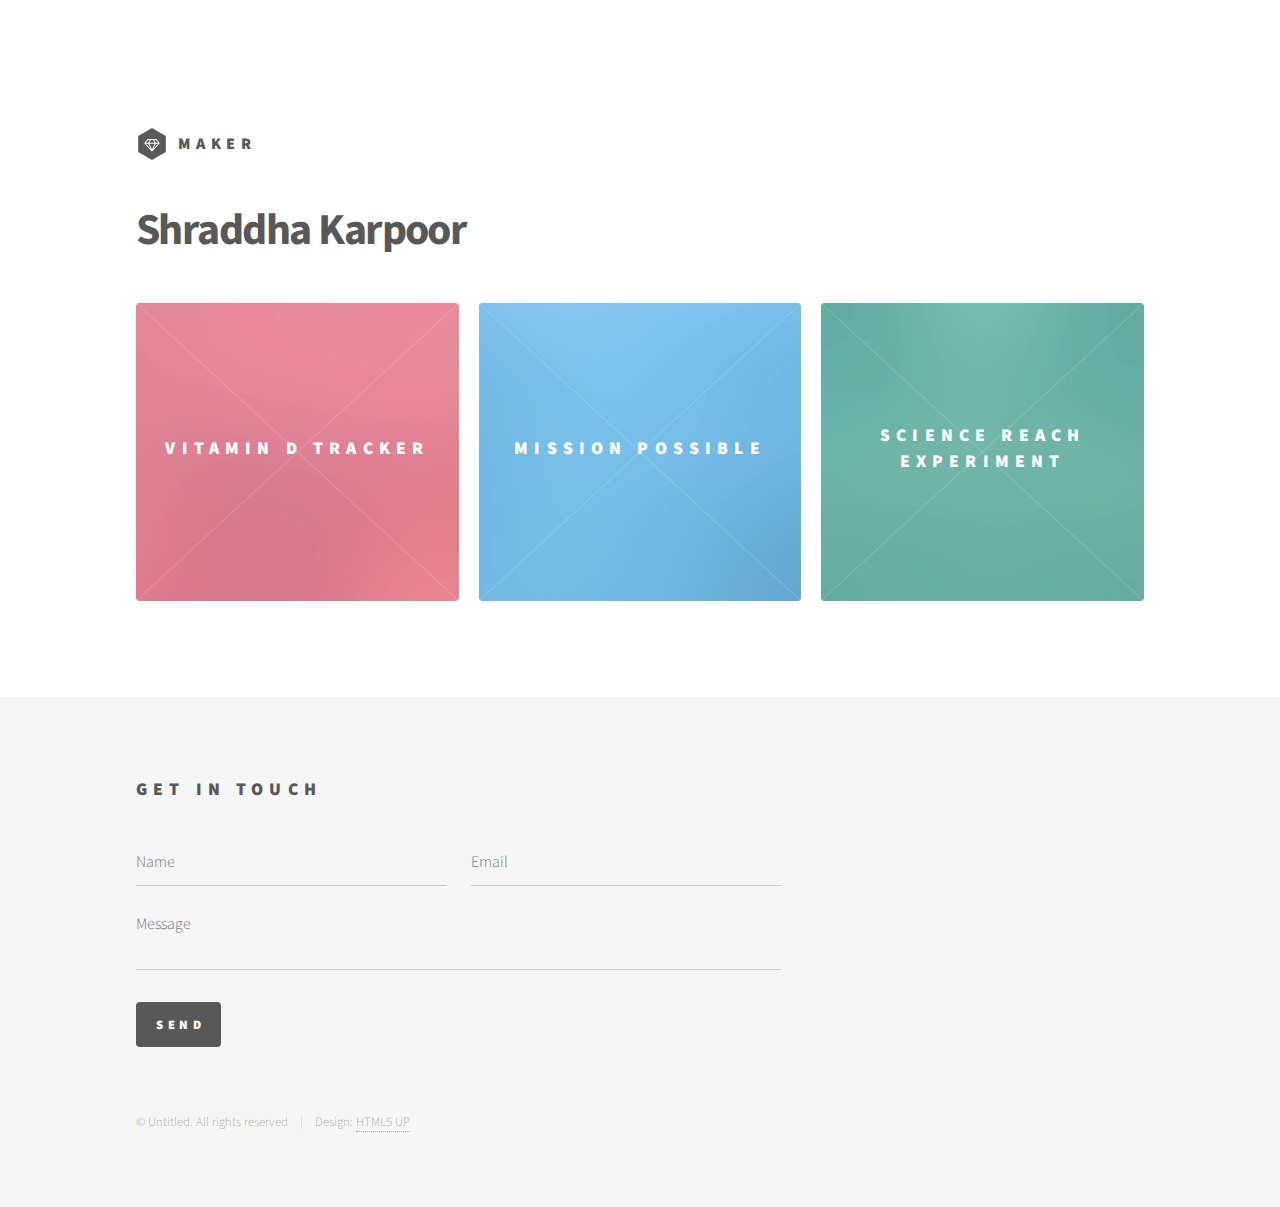
==== commit d91e37aa: "removed excess stuff" ====
--- a/index.html
+++ b/index.html
@@ -6,7 +6,7 @@
 -->
 <html>
 	<head>
-		<title>Phantom by HTML5 UP</title>
+		<title>Karpoor Maker Profile</title>
 		<meta charset="utf-8" />
 		<meta name="viewport" content="width=device-width, initial-scale=1, user-scalable=no" />
 		<link rel="stylesheet" href="assets/css/main.css" />
@@ -22,21 +22,21 @@
 
 							<!-- Logo -->
 								<a href="index.html" class="logo">
-									<span class="symbol"><img src="images/logo.svg" alt="" /></span><span class="title">Phantom</span>
+									<span class="symbol"><img src="images/logo.svg" alt="" /></span><span class="title">Maker</span>
 								</a>
 
 							<!-- Nav -->
-								<nav>
+								<!-- <nav>
 									<ul>
 										<li><a href="#menu">Menu</a></li>
 									</ul>
-								</nav>
+								</nav> -->
 
 						</div>
 					</header>
 
 				<!-- Menu -->
-					<nav id="menu">
+					<!-- <nav id="menu">
 						<h2>Menu</h2>
 						<ul>
 							<li><a href="index.html">Home</a></li>
@@ -45,13 +45,13 @@
 							<li><a href="generic.html">Consequat dolor</a></li>
 							<li><a href="elements.html">Elements</a></li>
 						</ul>
-					</nav>
+					</nav> -->
 
 				<!-- Main -->
 					<div id="main">
 						<div class="inner">
 							<header>
-								<h1>Shraddha Karpoor Maker Profile <a href="http://html5up.net">HTML5 UP</a>.</h1>
+								<h1>Shraddha Karpoor</h1>
 								<p></p>
 							</header>
 							<section class="tiles">
@@ -89,105 +89,6 @@
 										</div>
 									</a>
 								</article>
-								<article class="style4">
-									<span class="image">
-										<img src="images/pic04.jpg" alt="" />
-									</span>
-									<a href="generic.html">
-										<h2>Tempus</h2>
-										<div class="content">
-											<p>Sed nisl arcu euismod sit amet nisi lorem etiam dolor veroeros et feugiat.</p>
-										</div>
-									</a>
-								</article>
-								<article class="style5">
-									<span class="image">
-										<img src="images/pic05.jpg" alt="" />
-									</span>
-									<a href="generic.html">
-										<h2>Aliquam</h2>
-										<div class="content">
-											<p>Sed nisl arcu euismod sit amet nisi lorem etiam dolor veroeros et feugiat.</p>
-										</div>
-									</a>
-								</article>
-								<article class="style6">
-									<span class="image">
-										<img src="images/pic06.jpg" alt="" />
-									</span>
-									<a href="generic.html">
-										<h2>Veroeros</h2>
-										<div class="content">
-											<p>Sed nisl arcu euismod sit amet nisi lorem etiam dolor veroeros et feugiat.</p>
-										</div>
-									</a>
-								</article>
-								<article class="style2">
-									<span class="image">
-										<img src="images/pic07.jpg" alt="" />
-									</span>
-									<a href="generic.html">
-										<h2>Ipsum</h2>
-										<div class="content">
-											<p>Sed nisl arcu euismod sit amet nisi lorem etiam dolor veroeros et feugiat.</p>
-										</div>
-									</a>
-								</article>
-								<article class="style3">
-									<span class="image">
-										<img src="images/pic08.jpg" alt="" />
-									</span>
-									<a href="generic.html">
-										<h2>Dolor</h2>
-										<div class="content">
-											<p>Sed nisl arcu euismod sit amet nisi lorem etiam dolor veroeros et feugiat.</p>
-										</div>
-									</a>
-								</article>
-								<article class="style1">
-									<span class="image">
-										<img src="images/pic09.jpg" alt="" />
-									</span>
-									<a href="generic.html">
-										<h2>Nullam</h2>
-										<div class="content">
-											<p>Sed nisl arcu euismod sit amet nisi lorem etiam dolor veroeros et feugiat.</p>
-										</div>
-									</a>
-								</article>
-								<article class="style5">
-									<span class="image">
-										<img src="images/pic10.jpg" alt="" />
-									</span>
-									<a href="generic.html">
-										<h2>Ultricies</h2>
-										<div class="content">
-											<p>Sed nisl arcu euismod sit amet nisi lorem etiam dolor veroeros et feugiat.</p>
-										</div>
-									</a>
-								</article>
-								<article class="style6">
-									<span class="image">
-										<img src="images/pic11.jpg" alt="" />
-									</span>
-									<a href="generic.html">
-										<h2>Dictum</h2>
-										<div class="content">
-											<p>Sed nisl arcu euismod sit amet nisi lorem etiam dolor veroeros et feugiat.</p>
-										</div>
-									</a>
-								</article>
-								<article class="style4">
-									<span class="image">
-										<img src="images/pic12.jpg" alt="" />
-									</span>
-									<a href="generic.html">
-										<h2>Pretium</h2>
-										<div class="content">
-											<p>Sed nisl arcu euismod sit amet nisi lorem etiam dolor veroeros et feugiat.</p>
-										</div>
-									</a>
-								</article>
 							</section>
 						</div>
 					</div>
@@ -214,19 +115,7 @@
 									</ul>
 								</form>
 							</section>
-							<section>
-								<h2>Follow</h2>
-								<ul class="icons">
-									<li><a href="#" class="icon brands style2 fa-twitter"><span class="label">Twitter</span></a></li>
-									<li><a href="#" class="icon brands style2 fa-facebook-f"><span class="label">Facebook</span></a></li>
-									<li><a href="#" class="icon brands style2 fa-instagram"><span class="label">Instagram</span></a></li>
-									<li><a href="#" class="icon brands style2 fa-dribbble"><span class="label">Dribbble</span></a></li>
-									<li><a href="#" class="icon brands style2 fa-github"><span class="label">GitHub</span></a></li>
-									<li><a href="#" class="icon brands style2 fa-500px"><span class="label">500px</span></a></li>
-									<li><a href="#" class="icon solid style2 fa-phone"><span class="label">Phone</span></a></li>
-									<li><a href="#" class="icon solid style2 fa-envelope"><span class="label">Email</span></a></li>
-								</ul>
-							</section>
+							
 							<ul class="copyright">
 								<li>&copy; Untitled. All rights reserved</li><li>Design: <a href="http://html5up.net">HTML5 UP</a></li>
 							</ul>
